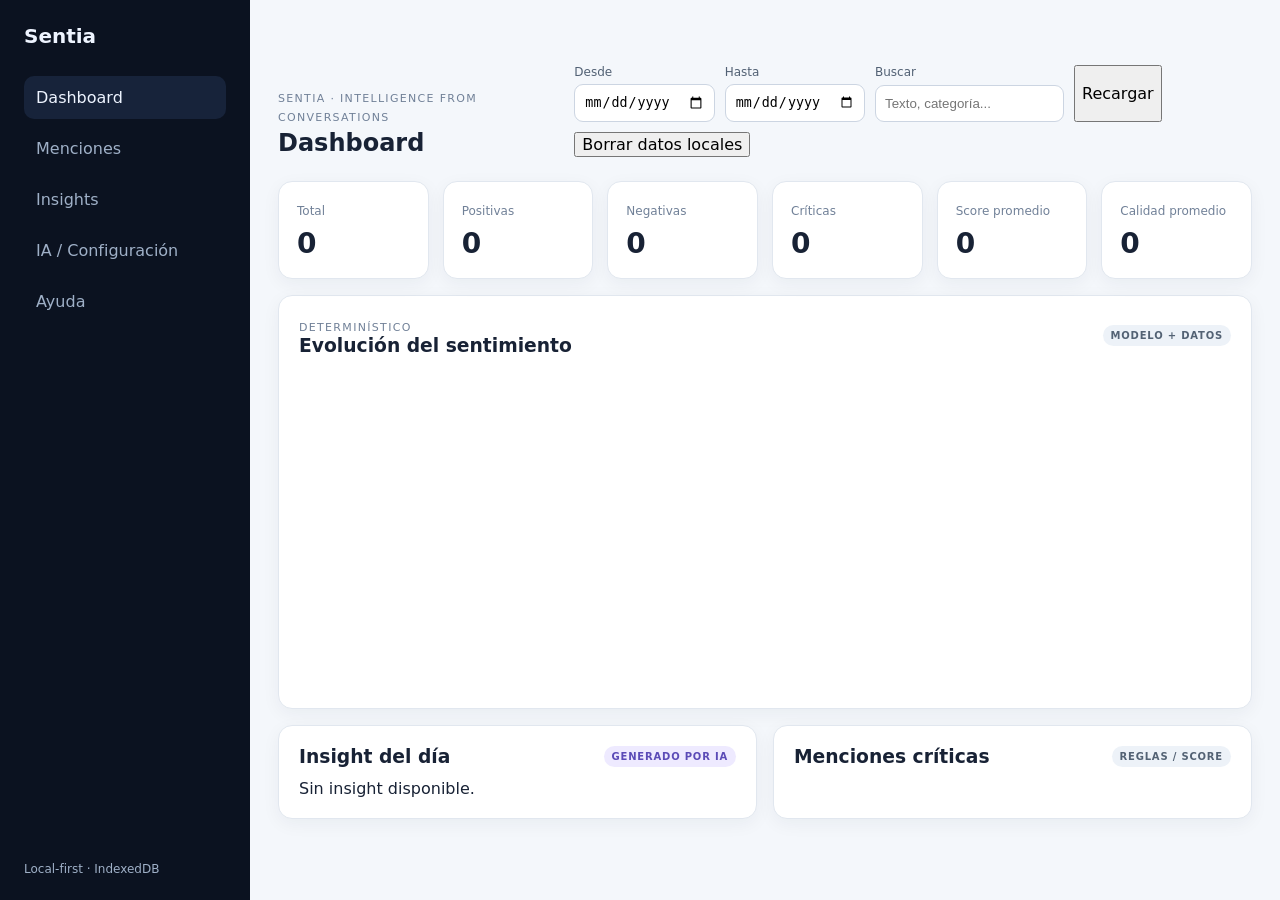
==== index.html @ 7426034a "Add files via upload" ====
<!doctype html>
<html lang="es">
<head>
  <meta charset="utf-8">
  <meta name="viewport" content="width=device-width, initial-scale=1">
  <meta http-equiv="Content-Security-Policy" content="default-src 'self'; script-src 'self'; style-src 'self'; img-src 'self' data:; connect-src 'self'; worker-src 'self'; object-src 'none'; base-uri 'self'; form-action 'self'">
  <meta name="description" content="Sentia Intelligence from Conversations es una plataforma local-first para detectar, medir y explicar señales en conversaciones.">
  <title>Sentia Intelligence from Conversations</title>
  <link rel="stylesheet" href="css/styles.css">
  <link rel="manifest" href="manifest.json">
</head>
<body>
  <a class="skip-link" href="#main">Saltar al contenido</a>
  <div class="app-shell">
    <aside class="sidebar" aria-label="Navegación principal">
      <h1>Sentia</h1>
      <nav>
        <button data-view="dashboard" class="nav-item active">Dashboard</button>
        <button data-view="mentions" class="nav-item">Menciones</button>
        <button data-view="insights" class="nav-item">Insights</button>
        <button data-view="configuration" class="nav-item">IA / Configuración</button>
        <button data-view="help" class="nav-item">Ayuda</button>
      </nav>
      <div class="sidebar-note">Local-first · IndexedDB</div>
    </aside>

    <main id="main" class="main" tabindex="-1">
      <header class="topbar">
        <div>
          <span class="eyebrow">Sentia · Intelligence from Conversations</span>
          <h2 id="page-title">Dashboard</h2>
        </div>
        <div class="filters" aria-label="Filtros globales">
          <label>Desde <input id="date-from" type="date"></label>
          <label>Hasta <input id="date-to" type="date"></label>
          <label>Buscar <input id="global-search" type="search" placeholder="Texto, categoría..."></label>
        <button id="reload-data" type="button">Recargar</button>
          <button id="clear-data" type="button">Borrar datos locales</button>
        </div>
      </header>

      <section id="view-dashboard" class="view">
        <div id="empty-state" class="empty-state hidden"></div>
        <div class="kpi-grid">
          <article class="kpi"><span>Total</span><strong id="kpi-total">0</strong></article>
          <article class="kpi"><span>Positivas</span><strong id="kpi-positive">0</strong></article>
          <article class="kpi"><span>Negativas</span><strong id="kpi-negative">0</strong></article>
          <article class="kpi"><span>Críticas</span><strong id="kpi-critical">0</strong></article>
          <article class="kpi"><span>Score promedio</span><strong id="kpi-score">0</strong></article>
          <article class="kpi"><span>Calidad promedio</span><strong id="kpi-quality">0</strong></article>
        </div>

        <div class="card">
          <div class="card-header">
            <div>
              <span class="eyebrow">Determinístico</span>
              <h3>Evolución del sentimiento</h3>
            </div>
            <span class="badge">MODELO + DATOS</span>
          </div>
          <div class="chart-wrap"><div id="sentiment-chart" class="native-chart" role="img" aria-label="Evolución temporal del sentimiento"></div><p id="chart-fallback" class="muted hidden">El gráfico no está disponible; los datos siguen disponibles en la tabla de menciones.</p></div>
        </div>

        <div class="two-col">
          <article class="card">
            <div class="card-header"><h3>Insight del día</h3><span class="badge ai">GENERADO POR IA</span></div>
            <div id="insight-content" class="insight">Sin insight disponible.</div>
          </article>
          <article class="card">
            <div class="card-header"><h3>Menciones críticas</h3><span class="badge">REGLAS / SCORE</span></div>
            <div id="critical-feed"></div>
          </article>
        </div>
      </section>

      <section id="view-mentions" class="view hidden">
        <div class="card">
          <div class="card-header"><h3>Menciones</h3><span id="mentions-count" class="muted">0</span></div>
          <div class="table-actions"><span id="page-status" class="muted">0 de 0</span><button id="prev-page" type="button">Anterior</button><button id="next-page" type="button">Siguiente</button></div><div class="table-wrap">
            <table>
              <thead><tr><th>Fecha</th><th>Texto</th><th>Sentimiento</th><th>Categoría</th><th>Score</th><th>Severidad</th><th>Calidad</th></tr></thead>
              <tbody id="mentions-body"></tbody>
            </table>
          </div>
        </div>
      </section>

      <section id="view-insights" class="view hidden">
        <div class="card">
          <div class="card-header"><h3>Insights</h3><span class="badge ai">IA EXPLICATIVA</span></div>
          <div id="insights-list"></div>
        </div>
      </section>

      <section id="view-configuration" class="view hidden">
        <div class="card">
          <div class="card-header"><h3>Configuración</h3><span class="badge">LOCAL</span></div>
          <p>Los parámetros no sensibles pueden persistirse en IndexedDB.</p>
          <label>Modelo Cohere
            <input id="cohere-model" value="" placeholder="modelo-configurado">
          </label>
          <p class="warning">La API key nunca debe introducirse ni guardarse en esta interfaz. En esta arquitectura Cohere se ejecuta desde Python.</p>
          <label>Importar JSON <input id="json-file" type="file" accept="application/json"></label>
          <p id="import-status" class="muted" aria-live="polite"></p>
        </div>
      </section>

      <section id="view-help" class="view hidden">
        <div class="card">
          <h3>Cómo interpretar la plataforma</h3>
          <dl>
            <dt>Sentimiento</dt><dd>Polaridad producida por el modelo de sentimiento.</dd>
            <dt>Confianza</dt><dd>Confianza del modelo; no equivale al score de negocio.</dd>
            <dt>Score</dt><dd>Resultado matemático determinístico de las reglas configuradas.</dd>
            <dt>Severidad</dt><dd>Nivel derivado del score; no es sinónimo de sentimiento.</dd>
            <dt>Calidad</dt><dd>Evaluación de la integridad y utilidad del dato de entrada.</dd>
            <dt>IA</dt><dd>Cohere aporta interpretación generativa; no define los KPIs.</dd>
          </dl>
        </div>
      </section>
    </main>
  </div>
  <script src="js/db.js"></script>
  <script src="js/app.js"></script>
</body>
</html>
---- css/styles.css ----
:root {
  --bg:#0b1220; --surface:#111b2e; --surface-2:#17233a; --text:#eef4ff;
  --muted:#9fb0c7; --border:#293852; --accent:#6ea8fe; --positive:#4ade80;
  --negative:#fb7185; --warning:#fbbf24; --radius:14px;
}
*{box-sizing:border-box}
body{margin:0;background:#f4f7fb;color:#182235;font-family:Inter,Roboto,system-ui,sans-serif}
.app-shell{min-height:100vh;display:grid;grid-template-columns:250px 1fr}
.sidebar{background:var(--bg);color:var(--text);padding:24px;display:flex;flex-direction:column;gap:28px}
.sidebar h1{font-size:20px;margin:0}.sidebar nav{display:grid;gap:8px}
.nav-item{border:0;background:transparent;color:var(--muted);padding:12px;text-align:left;border-radius:10px;cursor:pointer}
.nav-item:hover,.nav-item.active{background:var(--surface-2);color:var(--text)}
.sidebar-note{margin-top:auto;font-size:12px;color:var(--muted)}
.main{padding:28px;max-width:1600px;width:100%;margin:auto}
.topbar{display:flex;justify-content:space-between;gap:20px;align-items:end;margin-bottom:24px}
.topbar h2{margin:4px 0 0}.eyebrow{font-size:11px;text-transform:uppercase;letter-spacing:.12em;color:#718198}
.filters{display:flex;flex-wrap:wrap;gap:10px}.filters label,.card label{display:grid;gap:5px;font-size:12px;color:#526174}
input{border:1px solid #ccd5e2;border-radius:9px;padding:9px;background:white}
.kpi-grid{display:grid;grid-template-columns:repeat(6,1fr);gap:14px;margin-bottom:16px}
.kpi,.card{background:white;border:1px solid #e1e7ef;border-radius:var(--radius);box-shadow:0 5px 18px rgba(20,35,60,.05)}
.kpi{padding:18px}.kpi span{font-size:12px;color:#718198}.kpi strong{display:block;font-size:28px;margin-top:8px}
.card{padding:20px;margin-bottom:16px}.card-header{display:flex;justify-content:space-between;align-items:center;gap:10px;margin-bottom:12px}.card h3{margin:0}
.two-col{display:grid;grid-template-columns:1fr 1fr;gap:16px}
.badge{font-size:10px;font-weight:700;letter-spacing:.08em;padding:5px 8px;border-radius:999px;background:#edf2f8;color:#536274}
.badge.ai{background:#eeeaff;color:#5b4bb7}.warning{color:#8b5e00;background:#fff7df;padding:10px;border-radius:8px}
.muted{color:#718198}.hidden{display:none!important}.empty-state{padding:30px;text-align:center;background:#fff8e5;border:1px dashed #e5bd50;border-radius:var(--radius);margin-bottom:16px}
.table-wrap{overflow:auto}table{width:100%;border-collapse:collapse}th,td{text-align:left;padding:11px;border-bottom:1px solid #e8edf3;vertical-align:top}th{font-size:12px;color:#64748b}td{font-size:13px}
.feed-item{padding:12px 0;border-bottom:1px solid #edf0f5}.feed-item:last-child{border-bottom:0}
.severity-critical{color:#b42318;font-weight:700}.sent-negative{color:#c0263e}.sent-positive{color:#16803c}
dl{display:grid;grid-template-columns:160px 1fr;gap:12px}dt{font-weight:700}dd{margin:0;color:#526174}
.skip-link{position:absolute;left:-9999px}.skip-link:focus{left:8px;top:8px;z-index:10;background:white;padding:8px}
@media(max-width:1100px){.kpi-grid{grid-template-columns:repeat(3,1fr)}.topbar{align-items:start;flex-direction:column}}
@media(max-width:760px){.app-shell{grid-template-columns:1fr}.sidebar{position:static}.two-col{grid-template-columns:1fr}.kpi-grid{grid-template-columns:repeat(2,1fr)}.main{padding:16px}}
.chart-wrap{position:relative;min-height:320px}.table-actions{display:flex;gap:.5rem;align-items:center;justify-content:flex-end;margin:.75rem 0}.table-actions .muted{margin-right:auto}.hidden{display:none!important}
button:focus-visible,input:focus-visible{outline:3px solid currentColor;outline-offset:2px}
@media (prefers-reduced-motion: reduce){*,*::before,*::after{scroll-behavior:auto!important;transition:none!important;animation:none!important}}
button{font:inherit;cursor:pointer}
button:disabled{cursor:not-allowed;opacity:.55}

.native-chart{min-height:320px;width:100%;display:flex;flex-direction:column;justify-content:center;gap:8px}.native-chart svg{width:100%;height:300px;overflow:visible}.chart-grid{stroke:currentColor;opacity:.12;stroke-width:1}.chart-label{fill:currentColor;opacity:.65;font-size:11px}.chart-line{stroke-width:3;vector-effect:non-scaling-stroke}.chart-positivo{stroke:#198754}.chart-negativo{stroke:#dc3545}.chart-neutro{stroke:#6c757d}.legend-dot{display:inline-block;width:10px;height:10px;border-radius:50%;margin-right:5px}.chart-legend{display:flex;gap:16px;justify-content:center;font-size:12px}.chart-legend span{display:inline-flex;align-items:center}.native-chart svg .chart-positivo{fill:none}.native-chart svg .chart-negativo{fill:none}.native-chart svg .chart-neutro{fill:none}
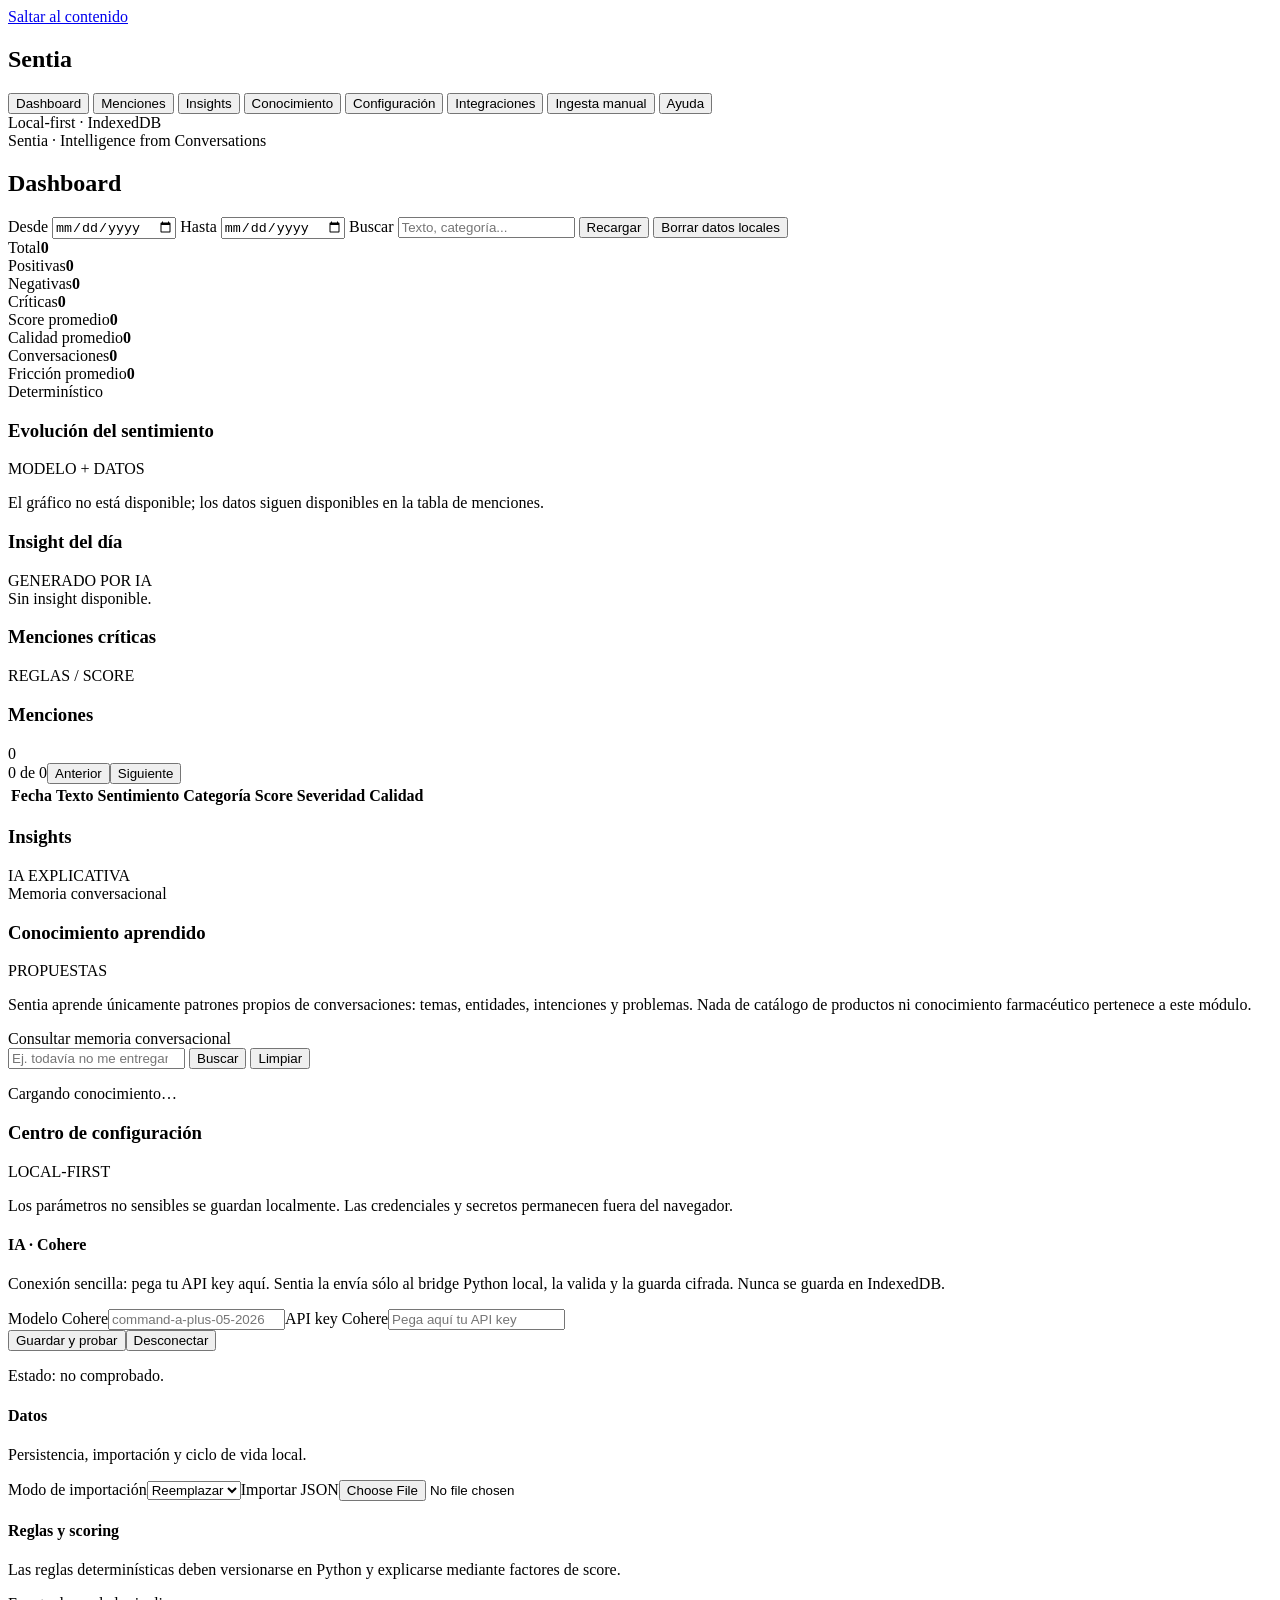
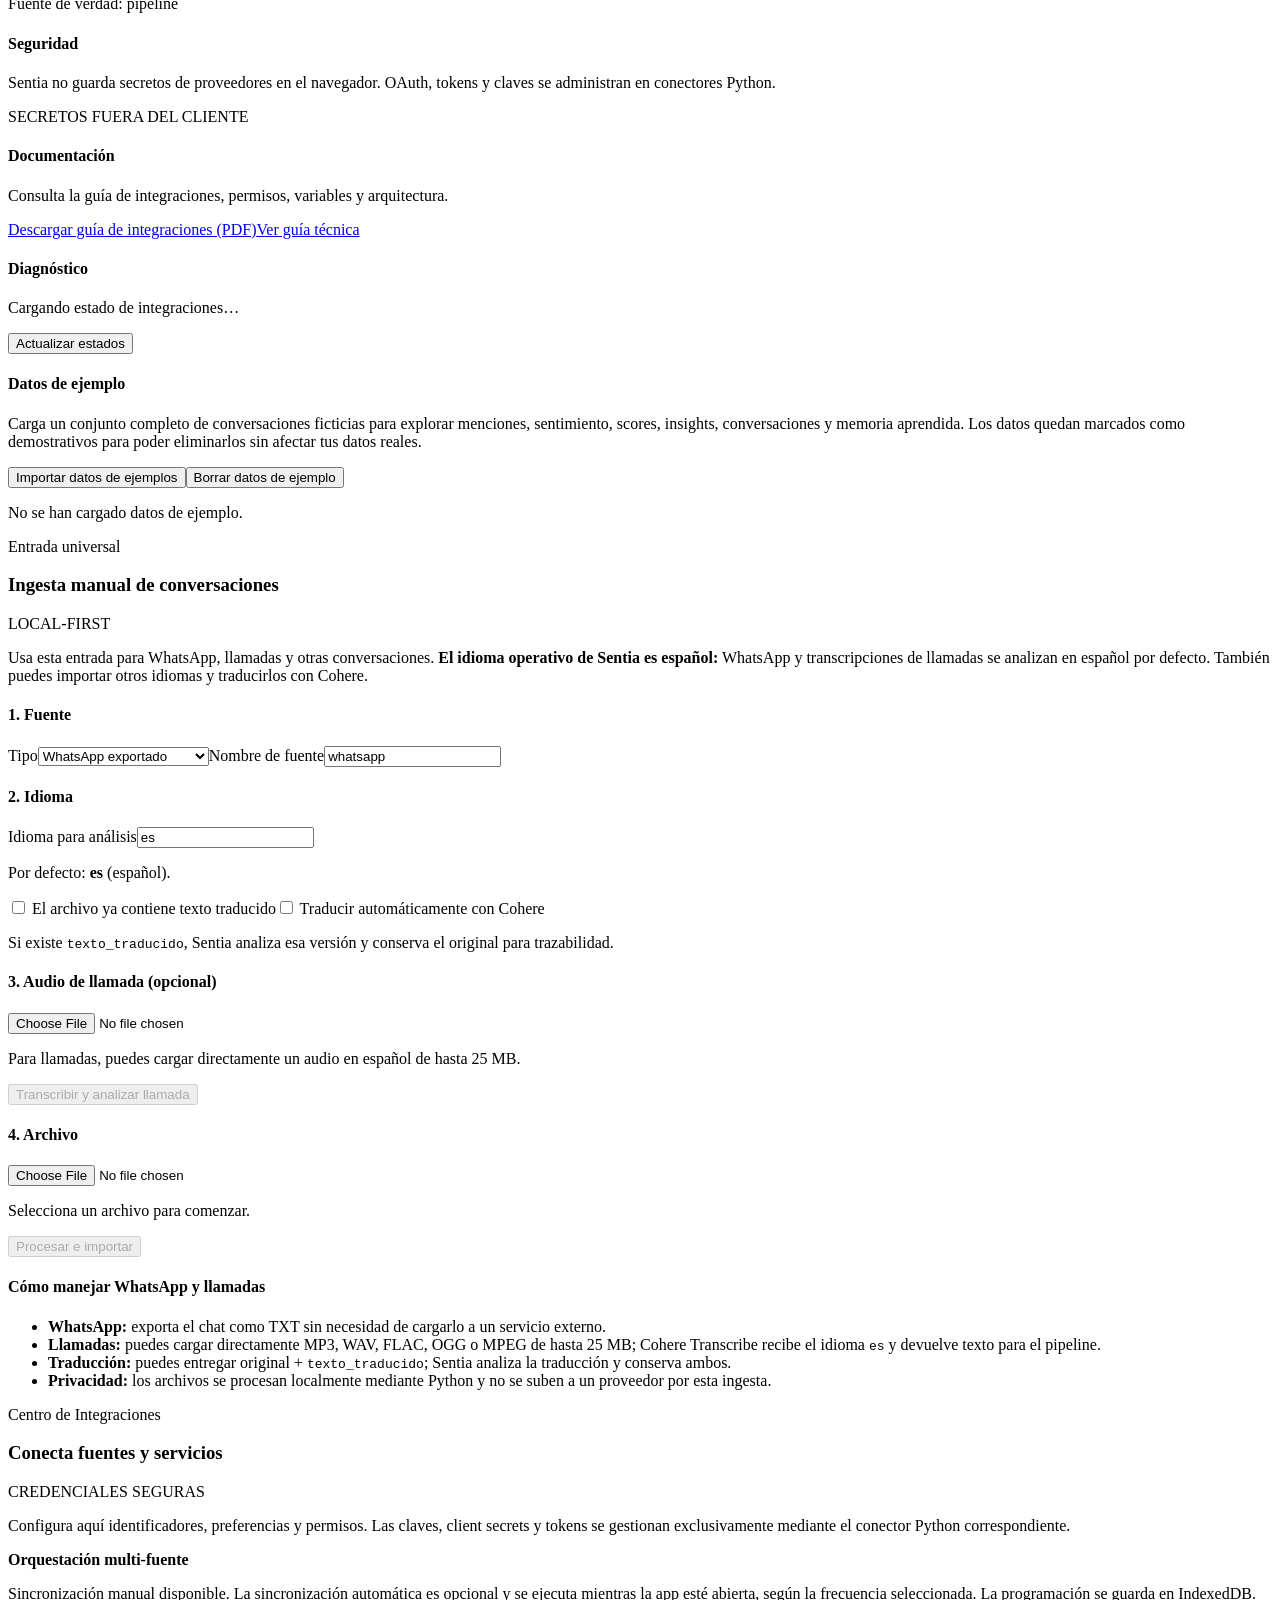
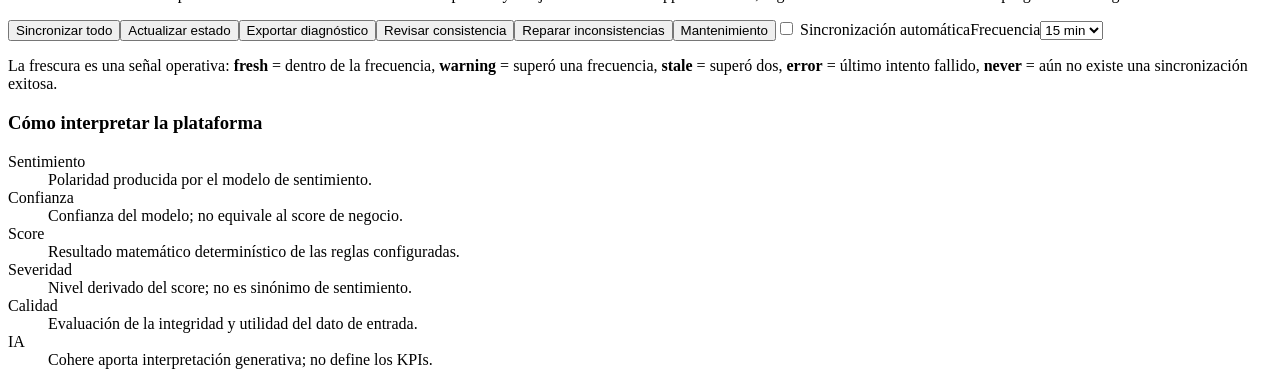
==== commit f1643195: "Add files via upload" ====
--- a/index.html
+++ b/index.html
@@ -3,7 +3,7 @@
 <head>
   <meta charset="utf-8">
   <meta name="viewport" content="width=device-width, initial-scale=1">
-  <meta http-equiv="Content-Security-Policy" content="default-src 'self'; script-src 'self'; style-src 'self'; img-src 'self' data:; connect-src 'self'; worker-src 'self'; object-src 'none'; base-uri 'self'; form-action 'self'">
+  <meta http-equiv="Content-Security-Policy" content="default-src 'self'; script-src 'self'; style-src 'self'; img-src 'self' data:; connect-src 'self' http://127.0.0.1:8787 http://localhost:8787; worker-src 'self'; object-src 'none'; base-uri 'self'; form-action 'self'">
   <meta name="description" content="Sentia Intelligence from Conversations es una plataforma local-first para detectar, medir y explicar señales en conversaciones.">
   <title>Sentia Intelligence from Conversations</title>
   <link rel="stylesheet" href="css/styles.css">
@@ -14,12 +14,15 @@
   <div class="app-shell">
     <aside class="sidebar" aria-label="Navegación principal">
       <h1>Sentia</h1>
-      <nav>
-        <button data-view="dashboard" class="nav-item active">Dashboard</button>
-        <button data-view="mentions" class="nav-item">Menciones</button>
-        <button data-view="insights" class="nav-item">Insights</button>
-        <button data-view="configuration" class="nav-item">IA / Configuración</button>
-        <button data-view="help" class="nav-item">Ayuda</button>
+      <nav aria-label="Secciones de Sentia">
+        <button type="button" data-view="dashboard" class="nav-item active" aria-current="page">Dashboard</button>
+        <button type="button" data-view="mentions" class="nav-item" aria-current="false">Menciones</button>
+        <button type="button" data-view="insights" class="nav-item" aria-current="false">Insights</button>
+        <button type="button" data-view="knowledge" class="nav-item" aria-current="false">Conocimiento</button>
+        <button type="button" data-view="configuration" class="nav-item" aria-current="false">Configuración</button>
+        <button type="button" data-view="integrations" class="nav-item" aria-current="false">Integraciones</button>
+        <button type="button" data-view="ingestion" class="nav-item" aria-current="false">Ingesta manual</button>
+        <button type="button" data-view="help" class="nav-item" aria-current="false">Ayuda</button>
       </nav>
       <div class="sidebar-note">Local-first · IndexedDB</div>
     </aside>
@@ -48,6 +51,8 @@
           <article class="kpi"><span>Críticas</span><strong id="kpi-critical">0</strong></article>
           <article class="kpi"><span>Score promedio</span><strong id="kpi-score">0</strong></article>
           <article class="kpi"><span>Calidad promedio</span><strong id="kpi-quality">0</strong></article>
+          <article class="kpi"><span>Conversaciones</span><strong id="kpi-conversations">0</strong></article>
+          <article class="kpi"><span>Fricción promedio</span><strong id="kpi-friction">0</strong></article>
         </div>
 
         <div class="card">
@@ -92,16 +97,63 @@
         </div>
       </section>
 
+      <section id="view-knowledge" class="view hidden">
+        <div class="card">
+          <div class="card-header"><div><span class="eyebrow">Memoria conversacional</span><h3>Conocimiento aprendido</h3></div><span class="badge">PROPUESTAS</span></div>
+          <p>Sentia aprende únicamente patrones propios de conversaciones: temas, entidades, intenciones y problemas. Nada de catálogo de productos ni conocimiento farmacéutico pertenece a este módulo.</p>
+          <div class="knowledge-search" role="search">
+            <label for="knowledge-query">Consultar memoria conversacional</label>
+            <div class="inline-actions">
+              <input id="knowledge-query" type="search" autocomplete="off" placeholder="Ej. todavía no me entregan">
+              <button id="knowledge-search-btn" type="button">Buscar</button>
+              <button id="knowledge-search-clear" type="button" class="outline">Limpiar</button>
+            </div>
+            <p id="knowledge-search-status" class="muted" aria-live="polite"></p>
+          </div>
+          <div id="knowledge-summary" class="muted">Cargando conocimiento…</div>
+          <div id="knowledge-list" class="table-wrap"></div>
+        </div>
+      </section>
+
       <section id="view-configuration" class="view hidden">
         <div class="card">
-          <div class="card-header"><h3>Configuración</h3><span class="badge">LOCAL</span></div>
-          <p>Los parámetros no sensibles pueden persistirse en IndexedDB.</p>
-          <label>Modelo Cohere
-            <input id="cohere-model" value="" placeholder="modelo-configurado">
-          </label>
-          <p class="warning">La API key nunca debe introducirse ni guardarse en esta interfaz. En esta arquitectura Cohere se ejecuta desde Python.</p>
-          <label>Importar JSON <input id="json-file" type="file" accept="application/json"></label>
-          <p id="import-status" class="muted" aria-live="polite"></p>
+          <div class="card-header"><h3>Centro de configuración</h3><span class="badge">LOCAL-FIRST</span></div>
+          <p>Los parámetros no sensibles se guardan localmente. Las credenciales y secretos permanecen fuera del navegador.</p>
+          <div class="settings-grid">
+            <article class="settings-card"><h4>IA · Cohere</h4><p>Conexión sencilla: pega tu API key aquí. Sentia la envía sólo al bridge Python local, la valida y la guarda cifrada. Nunca se guarda en IndexedDB.</p><label>Modelo Cohere<input id="cohere-model" value="" placeholder="command-a-plus-05-2026"></label><label>API key Cohere<input id="cohere-api-key" type="password" autocomplete="off" placeholder="Pega aquí tu API key"></label><div class="inline-actions"><button id="cohere-save" type="button">Guardar y probar</button><button id="cohere-disconnect" type="button">Desconectar</button></div><p id="cohere-status" class="muted" aria-live="polite">Estado: no comprobado.</p></article>
+            <article class="settings-card"><h4>Datos</h4><p>Persistencia, importación y ciclo de vida local.</p><label>Modo de importación<select id="import-mode"><option value="replace">Reemplazar</option><option value="append">Agregar</option></select></label><label>Importar JSON<input id="json-file" type="file" accept="application/json"></label><p id="import-status" class="muted" aria-live="polite"></p></article>
+            <article class="settings-card"><h4>Reglas y scoring</h4><p>Las reglas determinísticas deben versionarse en Python y explicarse mediante factores de score.</p><span class="badge">Fuente de verdad: pipeline</span></article>
+            <article class="settings-card"><h4>Seguridad</h4><p>Sentia no guarda secretos de proveedores en el navegador. OAuth, tokens y claves se administran en conectores Python.</p><span class="badge">SECRETOS FUERA DEL CLIENTE</span></article>
+            <article class="settings-card"><h4>Documentación</h4><p>Consulta la guía de integraciones, permisos, variables y arquitectura.</p><a class="button-link" href="docs/SENTIA_INTEGRATIONS_GUIDE.pdf" download>Descargar guía de integraciones (PDF)</a><a class="text-link" href="docs/INTEGRATIONS_GUIDE.md">Ver guía técnica</a></article>
+            <article class="settings-card"><h4>Diagnóstico</h4><p id="integration-summary">Cargando estado de integraciones…</p><button id="refresh-integrations" type="button">Actualizar estados</button></article>
+            <article class="settings-card settings-card-demo"><h4>Datos de ejemplo</h4><p>Carga un conjunto completo de conversaciones ficticias para explorar menciones, sentimiento, scores, insights, conversaciones y memoria aprendida. Los datos quedan marcados como demostrativos para poder eliminarlos sin afectar tus datos reales.</p><div class="inline-actions"><button id="demo-import" type="button">Importar datos de ejemplos</button><button id="demo-delete" type="button" class="outline">Borrar datos de ejemplo</button></div><p id="demo-status" class="muted" aria-live="polite">No se han cargado datos de ejemplo.</p></article>
+          </div>
+        </div>
+      </section>
+
+      <section id="view-ingestion" class="view hidden">
+        <div class="card">
+          <div class="card-header"><div><span class="eyebrow">Entrada universal</span><h3>Ingesta manual de conversaciones</h3></div><span class="badge">LOCAL-FIRST</span></div>
+          <p>Usa esta entrada para WhatsApp, llamadas y otras conversaciones. <strong>El idioma operativo de Sentia es español:</strong> WhatsApp y transcripciones de llamadas se analizan en español por defecto. También puedes importar otros idiomas y traducirlos con Cohere.</p>
+          <div class="settings-grid">
+            <article class="settings-card"><h4>1. Fuente</h4><label>Tipo<select id="manual-source-type"><option value="whatsapp">WhatsApp exportado</option><option value="call_transcript">Transcripción de llamada</option><option value="csv">CSV / hoja de cálculo</option><option value="json">JSON</option><option value="txt">Texto libre</option></select></label><label>Nombre de fuente<input id="manual-source-name" value="whatsapp" placeholder="whatsapp, call-center, CRM..."></label></article>
+            <article class="settings-card"><h4>2. Idioma</h4><label>Idioma para análisis<input id="manual-analysis-language" value="es" placeholder="es"></label><p class="muted">Por defecto: <strong>es</strong> (español).</p><label><input id="manual-translated" type="checkbox"> El archivo ya contiene texto traducido</label><label><input id="manual-auto-translate" type="checkbox"> Traducir automáticamente con Cohere</label><p class="muted">Si existe <code>texto_traducido</code>, Sentia analiza esa versión y conserva el original para trazabilidad.</p></article>
+          </div>
+          <article class="settings-card"><h4>3. Audio de llamada (opcional)</h4><input id="call-audio-file" type="file" accept=".flac,.mp3,.mpeg,.mpga,.ogg,.wav,audio/flac,audio/mpeg,audio/ogg,audio/wav"><p id="call-audio-status" class="muted" aria-live="polite">Para llamadas, puedes cargar directamente un audio en español de hasta 25 MB.</p><button id="call-audio-btn" type="button" disabled>Transcribir y analizar llamada</button></article>
+          <article class="settings-card"><h4>4. Archivo</h4><input id="manual-file" type="file" accept=".txt,.csv,.json,text/plain,text/csv,application/json"><p id="manual-import-status" class="muted" aria-live="polite">Selecciona un archivo para comenzar.</p><button id="manual-import-btn" type="button" disabled>Procesar e importar</button></article>
+          <article class="settings-card"><h4>Cómo manejar WhatsApp y llamadas</h4><ul><li><strong>WhatsApp:</strong> exporta el chat como TXT sin necesidad de cargarlo a un servicio externo.</li><li><strong>Llamadas:</strong> puedes cargar directamente MP3, WAV, FLAC, OGG o MPEG de hasta 25 MB; Cohere Transcribe recibe el idioma <code>es</code> y devuelve texto para el pipeline.</li><li><strong>Traducción:</strong> puedes entregar original + <code>texto_traducido</code>; Sentia analiza la traducción y conserva ambos.</li><li><strong>Privacidad:</strong> los archivos se procesan localmente mediante Python y no se suben a un proveedor por esta ingesta.</li></ul></article>
+        </div>
+      </section>
+
+      <section id="view-integrations" class="view hidden">
+        <div class="card">
+          <div class="card-header"><div><span class="eyebrow">Centro de Integraciones</span><h3>Conecta fuentes y servicios</h3></div><span class="badge">CREDENCIALES SEGURAS</span></div>
+          <p>Configura aquí identificadores, preferencias y permisos. Las claves, client secrets y tokens se gestionan exclusivamente mediante el conector Python correspondiente.</p>
+          <div class="sync-toolbar"><div><strong>Orquestación multi-fuente</strong><p id="sync-summary" class="muted">Sincronización manual disponible. La sincronización automática es opcional y se ejecuta mientras la app esté abierta, según la frecuencia seleccionada. La programación se guarda en IndexedDB.</p></div><div class="inline-actions"><button id="sync-all" type="button">Sincronizar todo</button><button id="sync-refresh" type="button" class="outline">Actualizar estado</button><button id="sync-diagnostic" type="button" class="outline">Exportar diagnóstico</button><button id="sync-reconcile" type="button" class="outline">Revisar consistencia</button><button id="sync-repair" type="button" class="outline">Reparar inconsistencias</button><button id="sync-maintenance" type="button" class="outline">Mantenimiento</button><label class="check-inline"><input id="sync-auto" type="checkbox"> Sincronización automática</label><label class="check-inline">Frecuencia<select id="sync-interval"><option value="15">15 min</option><option value="30">30 min</option><option value="60">60 min</option><option value="180">3 h</option><option value="360">6 h</option></select></label></div></div>
+          <div id="sync-health" class="sync-health" aria-live="polite"></div>
+          <p class="muted sync-freshness-note">La frescura es una señal operativa: <strong>fresh</strong> = dentro de la frecuencia, <strong>warning</strong> = superó una frecuencia, <strong>stale</strong> = superó dos, <strong>error</strong> = último intento fallido, <strong>never</strong> = aún no existe una sincronización exitosa.</p>
+          <div id="sync-history" class="sync-history"></div>
+          <div id="integrations-grid" class="integration-grid"></div>
         </div>
       </section>
 
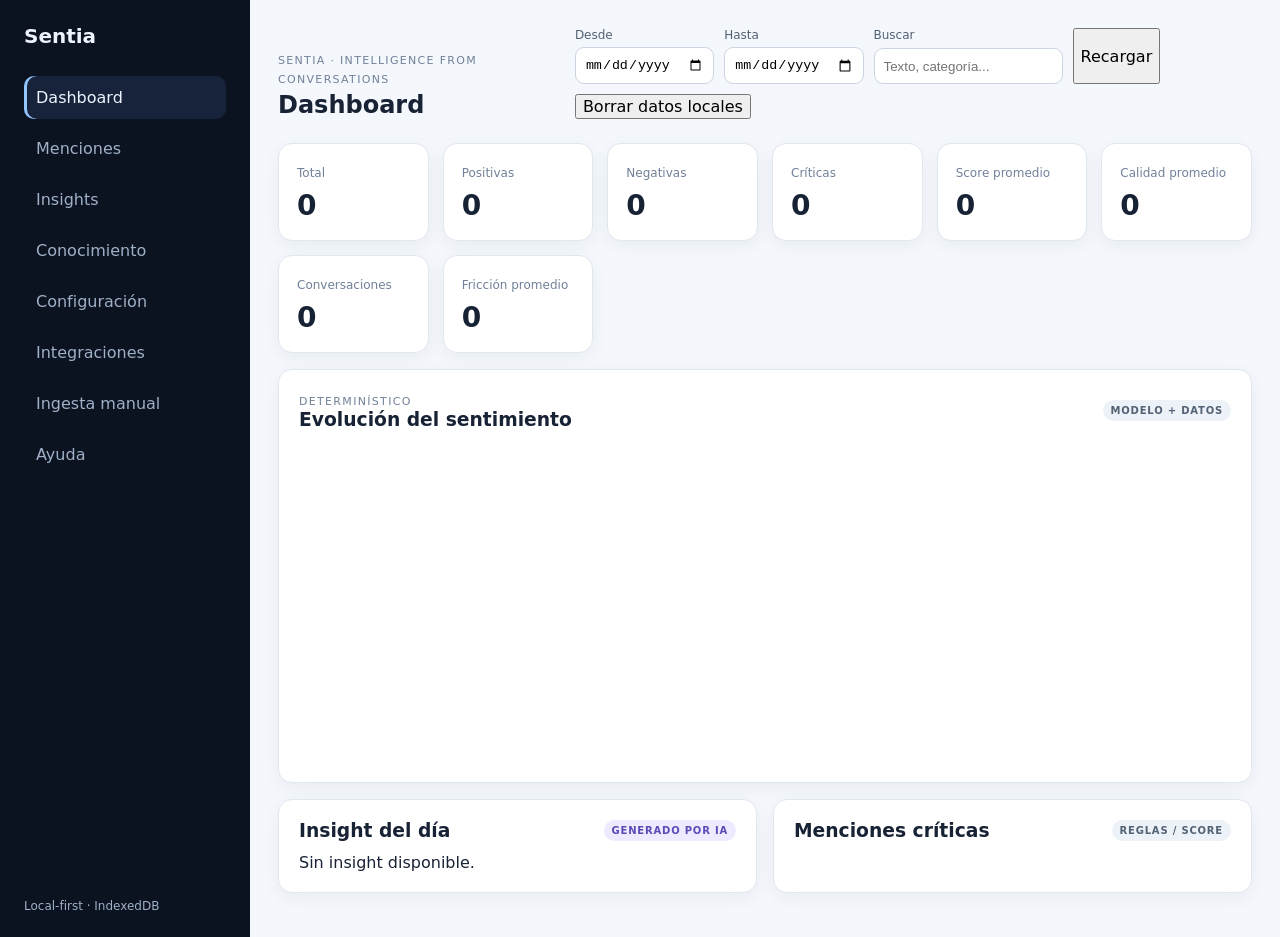
==== commit f1f4cf92: "Add files via upload" ====
--- a/index.html
+++ b/index.html
@@ -117,7 +117,8 @@
 
       <section id="view-configuration" class="view hidden">
         <div class="card">
-          <div class="card-header"><h3>Centro de configuración</h3><span class="badge">LOCAL-FIRST</span></div>
+          <div class="card-header"><div><span class="eyebrow">Configuración</span><h3>Centro de configuración</h3></div><span class="badge">LOCAL-FIRST</span></div>
+          <section class="connection-hub" aria-labelledby="connection-hub-title"><div><span class="eyebrow">CONEXIONES EXTERNAS</span><h3 id="connection-hub-title">Redes sociales, analítica e IA</h3><p>Administra desde un solo lugar Facebook/Meta, Instagram, X, TikTok, YouTube, LinkedIn, GA4, Cohere y conectores personalizados.</p></div><div class="connection-hub-actions"><button id="open-integrations-center" type="button">Abrir centro de conexiones</button><span id="connection-hub-summary" class="muted" aria-live="polite">Cargando conexiones…</span></div></section>
           <p>Los parámetros no sensibles se guardan localmente. Las credenciales y secretos permanecen fuera del navegador.</p>
           <div class="settings-grid">
             <article class="settings-card"><h4>IA · Cohere</h4><p>Conexión sencilla: pega tu API key aquí. Sentia la envía sólo al bridge Python local, la valida y la guarda cifrada. Nunca se guarda en IndexedDB.</p><label>Modelo Cohere<input id="cohere-model" value="" placeholder="command-a-plus-05-2026"></label><label>API key Cohere<input id="cohere-api-key" type="password" autocomplete="off" placeholder="Pega aquí tu API key"></label><div class="inline-actions"><button id="cohere-save" type="button">Guardar y probar</button><button id="cohere-disconnect" type="button">Desconectar</button></div><p id="cohere-status" class="muted" aria-live="polite">Estado: no comprobado.</p></article>
@@ -153,7 +154,7 @@
           <div id="sync-health" class="sync-health" aria-live="polite"></div>
           <p class="muted sync-freshness-note">La frescura es una señal operativa: <strong>fresh</strong> = dentro de la frecuencia, <strong>warning</strong> = superó una frecuencia, <strong>stale</strong> = superó dos, <strong>error</strong> = último intento fallido, <strong>never</strong> = aún no existe una sincronización exitosa.</p>
           <div id="sync-history" class="sync-history"></div>
-          <div id="integrations-grid" class="integration-grid"></div>
+          <div class="integration-filters" role="toolbar" aria-label="Filtrar conexiones"><button type="button" class="integration-filter active" data-integration-filter="all">Todas</button><button type="button" class="integration-filter" data-integration-filter="Social">Redes sociales</button><button type="button" class="integration-filter" data-integration-filter="Analytics">Analítica</button><button type="button" class="integration-filter" data-integration-filter="IA">IA</button><button type="button" class="integration-filter" data-integration-filter="REST / JSON">Personalizado</button></div><div id="integrations-grid" class="integration-grid"></div>
         </div>
       </section>
 
--- a/css/styles.css
+++ b/css/styles.css
@@ -0,0 +1,59 @@
+:root {
+  --bg:#0b1220; --surface:#111b2e; --surface-2:#17233a; --text:#eef4ff;
+  --muted:#9fb0c7; --border:#293852; --accent:#6ea8fe; --positive:#4ade80;
+  --negative:#fb7185; --warning:#fbbf24; --radius:14px;
+}
+*{box-sizing:border-box}
+body{margin:0;background:#f4f7fb;color:#182235;font-family:Inter,Roboto,system-ui,sans-serif}
+.app-shell{min-height:100vh;display:grid;grid-template-columns:250px 1fr}
+.sidebar{background:var(--bg);color:var(--text);padding:24px;display:flex;flex-direction:column;gap:28px}
+.sidebar h1{font-size:20px;margin:0}.sidebar nav{display:grid;gap:8px}
+.nav-item{border:0;background:transparent;color:var(--muted);padding:12px;text-align:left;border-radius:10px;cursor:pointer}
+.nav-item:hover,.nav-item.active{background:var(--surface-2);color:var(--text)}
+.sidebar-note{margin-top:auto;font-size:12px;color:var(--muted)}
+.main{padding:28px;max-width:1600px;width:100%;margin:auto}
+.topbar{display:flex;justify-content:space-between;gap:20px;align-items:end;margin-bottom:24px}
+.topbar h2{margin:4px 0 0}.eyebrow{font-size:11px;text-transform:uppercase;letter-spacing:.12em;color:#718198}
+.filters{display:flex;flex-wrap:wrap;gap:10px}.filters label,.card label{display:grid;gap:5px;font-size:12px;color:#526174}
+input{border:1px solid #ccd5e2;border-radius:9px;padding:9px;background:white}
+.kpi-grid{display:grid;grid-template-columns:repeat(6,1fr);gap:14px;margin-bottom:16px}
+.kpi,.card{background:white;border:1px solid #e1e7ef;border-radius:var(--radius);box-shadow:0 5px 18px rgba(20,35,60,.05)}
+.kpi{padding:18px}.kpi span{font-size:12px;color:#718198}.kpi strong{display:block;font-size:28px;margin-top:8px}
+.card{padding:20px;margin-bottom:16px}.card-header{display:flex;justify-content:space-between;align-items:center;gap:10px;margin-bottom:12px}.card h3{margin:0}
+.two-col{display:grid;grid-template-columns:1fr 1fr;gap:16px}
+.badge{font-size:10px;font-weight:700;letter-spacing:.08em;padding:5px 8px;border-radius:999px;background:#edf2f8;color:#536274}
+.badge.ai{background:#eeeaff;color:#5b4bb7}.warning{color:#8b5e00;background:#fff7df;padding:10px;border-radius:8px}
+.muted{color:#718198}.hidden{display:none!important}.empty-state{padding:30px;text-align:center;background:#fff8e5;border:1px dashed #e5bd50;border-radius:var(--radius);margin-bottom:16px}
+.table-wrap{overflow:auto}table{width:100%;border-collapse:collapse}th,td{text-align:left;padding:11px;border-bottom:1px solid #e8edf3;vertical-align:top}th{font-size:12px;color:#64748b}td{font-size:13px}
+.feed-item{padding:12px 0;border-bottom:1px solid #edf0f5}.feed-item:last-child{border-bottom:0}
+.severity-critical{color:#b42318;font-weight:700}.sent-negative{color:#c0263e}.sent-positive{color:#16803c}
+dl{display:grid;grid-template-columns:160px 1fr;gap:12px}dt{font-weight:700}dd{margin:0;color:#526174}
+.skip-link{position:absolute;left:-9999px;top:8px}.skip-link:focus{left:8px;z-index:200;background:white;color:#111827;padding:10px 12px;border:2px solid #1d4ed8;border-radius:8px;font-weight:700}.nav-item:focus-visible{outline:3px solid #93c5fd;outline-offset:2px}.nav-item[aria-current="page"]{box-shadow:inset 3px 0 0 #93c5fd}.card:focus-visible,.kpi:focus-visible{outline:3px solid #2563eb;outline-offset:2px}
+@media(max-width:1100px){.kpi-grid{grid-template-columns:repeat(3,1fr)}.topbar{align-items:start;flex-direction:column}}
+@media(max-width:760px){.app-shell{grid-template-columns:1fr}.sidebar{position:static;padding:16px}.sidebar nav{grid-template-columns:repeat(2,minmax(0,1fr))}.two-col{grid-template-columns:1fr}.kpi-grid{grid-template-columns:repeat(2,1fr)}.main{padding:16px}.filters{display:grid;grid-template-columns:1fr}.filters button{width:100%}}
+.chart-wrap{position:relative;min-height:320px}.table-actions{display:flex;gap:.5rem;align-items:center;justify-content:flex-end;margin:.75rem 0}.table-actions .muted{margin-right:auto}.hidden{display:none!important}
+button:focus-visible,input:focus-visible{outline:3px solid currentColor;outline-offset:2px}
+@media (prefers-reduced-motion: reduce){*,*::before,*::after{scroll-behavior:auto!important;transition:none!important;animation:none!important}}
+button{font:inherit;cursor:pointer}
+button:disabled{cursor:not-allowed;opacity:.55}
+
+.native-chart{min-height:320px;width:100%;display:flex;flex-direction:column;justify-content:center;gap:8px}.native-chart svg{width:100%;height:300px;overflow:visible}.chart-grid{stroke:currentColor;opacity:.12;stroke-width:1}.chart-label{fill:currentColor;opacity:.65;font-size:11px}.chart-line{stroke-width:3;vector-effect:non-scaling-stroke}.chart-positivo{stroke:#198754}.chart-negativo{stroke:#dc3545}.chart-neutro{stroke:#6c757d}.legend-dot{display:inline-block;width:10px;height:10px;border-radius:50%;margin-right:5px}.chart-legend{display:flex;gap:16px;justify-content:center;font-size:12px}.chart-legend span{display:inline-flex;align-items:center}.native-chart svg .chart-positivo{fill:none}.native-chart svg .chart-negativo{fill:none}.native-chart svg .chart-neutro{fill:none}
+.settings-grid{display:grid;grid-template-columns:repeat(2,minmax(0,1fr));gap:14px}.settings-card{border:1px solid #e1e7ef;border-radius:12px;padding:16px;background:#fbfcfe}.settings-card h4{margin:0 0 8px}.settings-card label{margin-top:10px}.settings-card code{font-size:11px}.button-link,.text-link{display:inline-block;margin:8px 10px 0 0;color:#1d4ed8;text-decoration:none;font-weight:600}.button-link{border:1px solid #cbd5e1;padding:8px 10px;border-radius:8px;background:#fff}.integration-grid{display:grid;grid-template-columns:repeat(2,minmax(0,1fr));gap:16px}.integration-card{border:1px solid #e1e7ef;border-radius:14px;padding:18px;background:#fff}.integration-top{display:flex;justify-content:space-between;gap:12px;align-items:start}.integration-card h4{font-size:18px;margin:3px 0 0}.integration-card dl{grid-template-columns:90px 1fr;font-size:12px;margin:14px 0}.integration-card dd{overflow-wrap:anywhere}.integration-actions{display:flex;flex-wrap:wrap;gap:8px;align-items:center;margin-top:12px}.integration-actions button{border:1px solid #cbd5e1;background:#f8fafc;border-radius:8px;padding:8px 10px}.status-badge{font-size:10px;font-weight:800;letter-spacing:.06em;padding:5px 8px;border-radius:999px;background:#edf2f8}.status-configured{background:#dcfce7;color:#166534}.status-prepared{background:#eeeaff;color:#5b4bb7}.status-catalog{background:#f1f5f9;color:#475569}.status-disabled{background:#fee2e2;color:#991b1b}.status-architecture{background:#e0f2fe;color:#075985}
+@media(max-width:900px){.integration-grid,.settings-grid{grid-template-columns:1fr}}
+.connection-modal{position:fixed;inset:0;background:rgba(11,18,32,.62);display:grid;place-items:center;padding:18px;z-index:100}.connection-panel{width:min(760px,100%);max-height:90vh;overflow:auto;background:#fff;border-radius:16px;padding:22px;box-shadow:0 24px 80px rgba(0,0,0,.28)}.connection-panel>.card-header button{border:1px solid #cbd5e1;background:#fff;border-radius:8px;padding:7px 10px}.connection-steps{display:grid;gap:6px;padding:12px;background:#f4f7fb;border-radius:10px;margin:14px 0}.connection-fields{display:grid;grid-template-columns:1fr 1fr;gap:14px}.integration-field{display:grid!important;gap:5px!important}.integration-field span{font-weight:700;color:#182235}.integration-field small{color:#718198}.integration-field input{width:100%}.secret-box{margin:16px 0;padding:14px;border:1px solid #f0d28a;background:#fff9e8;border-radius:10px}.secret-box h4{margin:0 0 8px}.secret-box ul{margin:0;padding-left:20px;display:grid;gap:7px}.secret-box li{display:grid;gap:2px}.secret-box li span{font-size:12px;color:#6b5a2d}@media(max-width:650px){.connection-fields{grid-template-columns:1fr}}
+#meta-account-picker{margin-top:14px}.connection-panel select{width:100%;padding:9px;border:1px solid #cbd5e1;border-radius:8px;background:#fff}.connector-box button{margin:8px 8px 0 0}
+#view-ingestion .settings-card ul{margin:0;padding-left:1.2rem}.settings-card input[type="checkbox"]{width:auto;margin-right:.5rem}
+
+.knowledge-search{margin:18px 0;padding:16px;border:1px solid var(--border);border-radius:10px;background:var(--bg-alt)}
+.knowledge-search label{display:block;font-weight:600;margin-bottom:8px}
+.knowledge-search input{flex:1;min-width:220px;padding:10px;border:1px solid var(--border);border-radius:7px;background:var(--bg-main);color:var(--text-main)}
+.knowledge-search .outline{background:transparent}
+.knowledge-result-reason{display:flex;flex-wrap:wrap;gap:5px;margin-top:5px}
+.knowledge-result-reason span{font-size:.75rem;padding:2px 6px;border:1px solid var(--border);border-radius:999px}
+.sync-toolbar{display:flex;justify-content:space-between;gap:1rem;align-items:center;margin:1rem 0;padding:1rem;border:1px solid var(--border,#ddd);border-radius:.75rem}.sync-toolbar p{margin:.25rem 0 0}.check-inline{display:flex;align-items:center;gap:.45rem;white-space:nowrap}.check-inline select{min-width:6rem}.outline{background:transparent!important}
+@media (max-width:720px){.sync-toolbar{flex-direction:column;align-items:stretch}.sync-toolbar .inline-actions{justify-content:flex-start}}
+
+.sync-health,.sync-history{margin:1rem 0;padding:1rem;border:1px solid var(--border,#ddd);border-radius:.75rem}.sync-health-overall{display:flex;justify-content:space-between;gap:1rem;align-items:center;margin:.75rem 0}.sync-health-overall small{opacity:.75}.sync-freshness-note{font-size:.85rem}.sync-fresh{font-weight:600}.sync-warning{font-weight:600}.sync-stale{font-weight:700}.sync-error{font-weight:700}.sync-never{opacity:.75}.sync-health-grid{display:grid;grid-template-columns:repeat(4,minmax(0,1fr));gap:.75rem}.sync-health-item{padding:.75rem;border-radius:.6rem;background:var(--surface-2,#f6f6f6)}.sync-history table{width:100%;border-collapse:collapse}.sync-history th,.sync-history td{padding:.55rem;border-bottom:1px solid var(--border,#ddd);text-align:left;font-size:.88rem}.sync-ok{font-weight:600}.sync-partial{font-weight:600}.sync-error{font-weight:600}@media(max-width:720px){.sync-health-grid{grid-template-columns:repeat(2,minmax(0,1fr))}.sync-history{overflow:auto}}
+.sync-alerts{margin:.75rem 0;padding:.75rem;border:1px solid var(--border,#ddd);border-radius:.6rem}.sync-alert{display:flex;justify-content:space-between;gap:.75rem;align-items:center;padding:.6rem 0;border-top:1px solid var(--border,#ddd)}.sync-alert:first-of-type{border-top:0}.sync-alert-error{font-weight:600}.sync-alert-warning{font-weight:600}.sync-alert-info{opacity:.9}
+.connection-hub{display:flex;justify-content:space-between;gap:18px;align-items:center;padding:18px;margin:16px 0;border:1px solid #cbd5e1;border-radius:16px;background:linear-gradient(135deg,#f8fafc,#eef4ff)}
+.connection-hub h3{margin:4px 0 6px}.connection-hub p{margin:0;max-width:720px}.connection-hub-actions{display:grid;gap:8px;min-width:230px}.connection-hub-actions button{white-space:nowrap}.integration-filters{display:flex;flex-wrap:wrap;gap:8px;margin:16px 0}.integration-filter{border:1px solid #cbd5e1;background:#fff;border-radius:999px;padding:7px 12px;font-weight:700;cursor:pointer}.integration-filter.active{background:#e8eef8;border-color:#94a3b8}@media(max-width:700px){.connection-hub{display:grid}.connection-hub-actions{min-width:0}.integration-filters{overflow-x:auto;flex-wrap:nowrap;padding-bottom:4px}}
